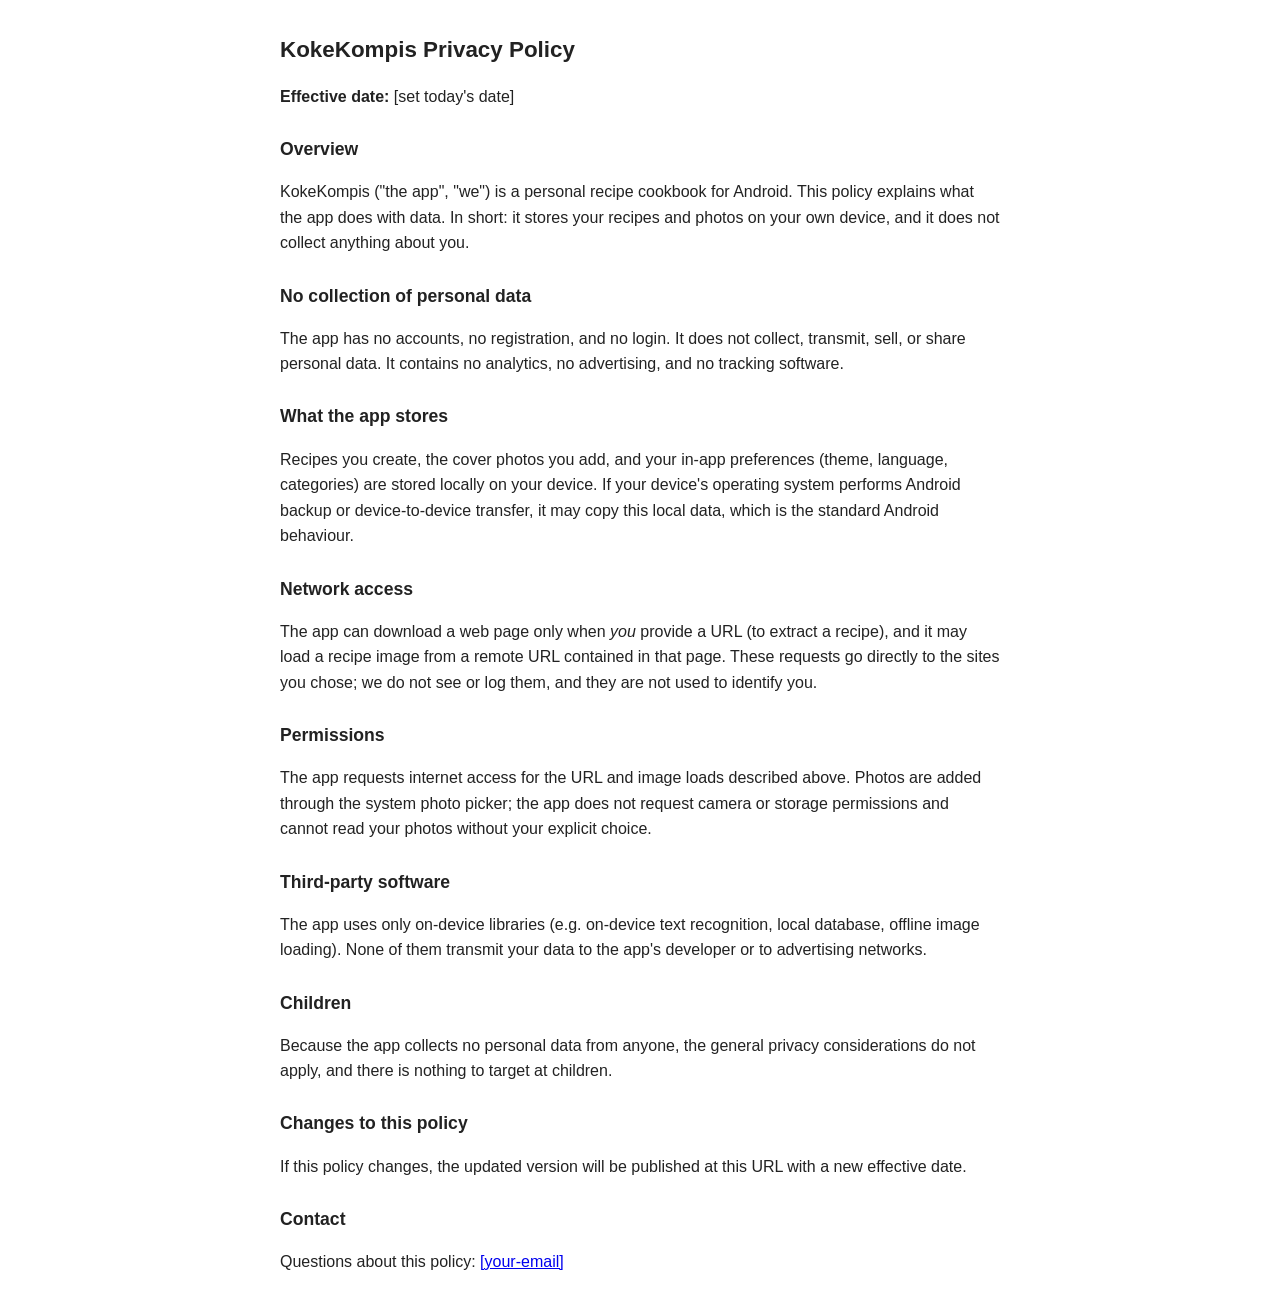
==== kokekompis-privacy-policy.html @ 1223a767 "Add KokeKompis privacy policy HTML file Initial privacy policy for the KokeKompis app, detailing dat" ====
<!DOCTYPE html>
<html lang="en">
<head>
<meta charset="utf-8">
<meta name="viewport" content="width=device-width, initial-scale=1">
<title>KokeKompis — Privacy Policy</title>
<style>
  body { font-family: -apple-system, Segoe UI, Roboto, sans-serif; line-height: 1.6;
         max-width: 720px; margin: 2rem auto; padding: 0 1rem; color: #222; }
  h1 { font-size: 1.4rem; } h2 { font-size: 1.1rem; margin-top: 1.6rem; }
</style>
</head>
<body>
  <h1>KokeKompis Privacy Policy</h1>
  <p><strong>Effective date:</strong> [set today's date]</p>

  <h2>Overview</h2>
  <p>KokeKompis (&quot;the app&quot;, &quot;we&quot;) is a personal recipe cookbook
  for Android. This policy explains what the app does with data. In short: it stores
  your recipes and photos on your own device, and it does not collect anything about you.</p>

  <h2>No collection of personal data</h2>
  <p>The app has no accounts, no registration, and no login. It does not collect,
  transmit, sell, or share personal data. It contains no analytics, no advertising,
  and no tracking software.</p>

  <h2>What the app stores</h2>
  <p>Recipes you create, the cover photos you add, and your in-app preferences
  (theme, language, categories) are stored locally on your device. If your device's
  operating system performs Android backup or device-to-device transfer, it may copy
  this local data, which is the standard Android behaviour.</p>

  <h2>Network access</h2>
  <p>The app can download a web page only when <em>you</em> provide a URL (to extract
  a recipe), and it may load a recipe image from a remote URL contained in that page.
  These requests go directly to the sites you chose; we do not see or log them, and
  they are not used to identify you.</p>

  <h2>Permissions</h2>
  <p>The app requests internet access for the URL and image loads described above.
  Photos are added through the system photo picker; the app does not request camera or
  storage permissions and cannot read your photos without your explicit choice.</p>

  <h2>Third-party software</h2>
  <p>The app uses only on-device libraries (e.g. on-device text recognition, local
  database, offline image loading). None of them transmit your data to the app's
  developer or to advertising networks.</p>

  <h2>Children</h2>
  <p>Because the app collects no personal data from anyone, the general privacy
  considerations do not apply, and there is nothing to target at children.</p>

  <h2>Changes to this policy</h2>
  <p>If this policy changes, the updated version will be published at this URL with
  a new effective date.</p>

  <h2>Contact</h2>
  <p>Questions about this policy: <a href="mailto:[your-email]">[your-email]</a></p>
</body>
</html>
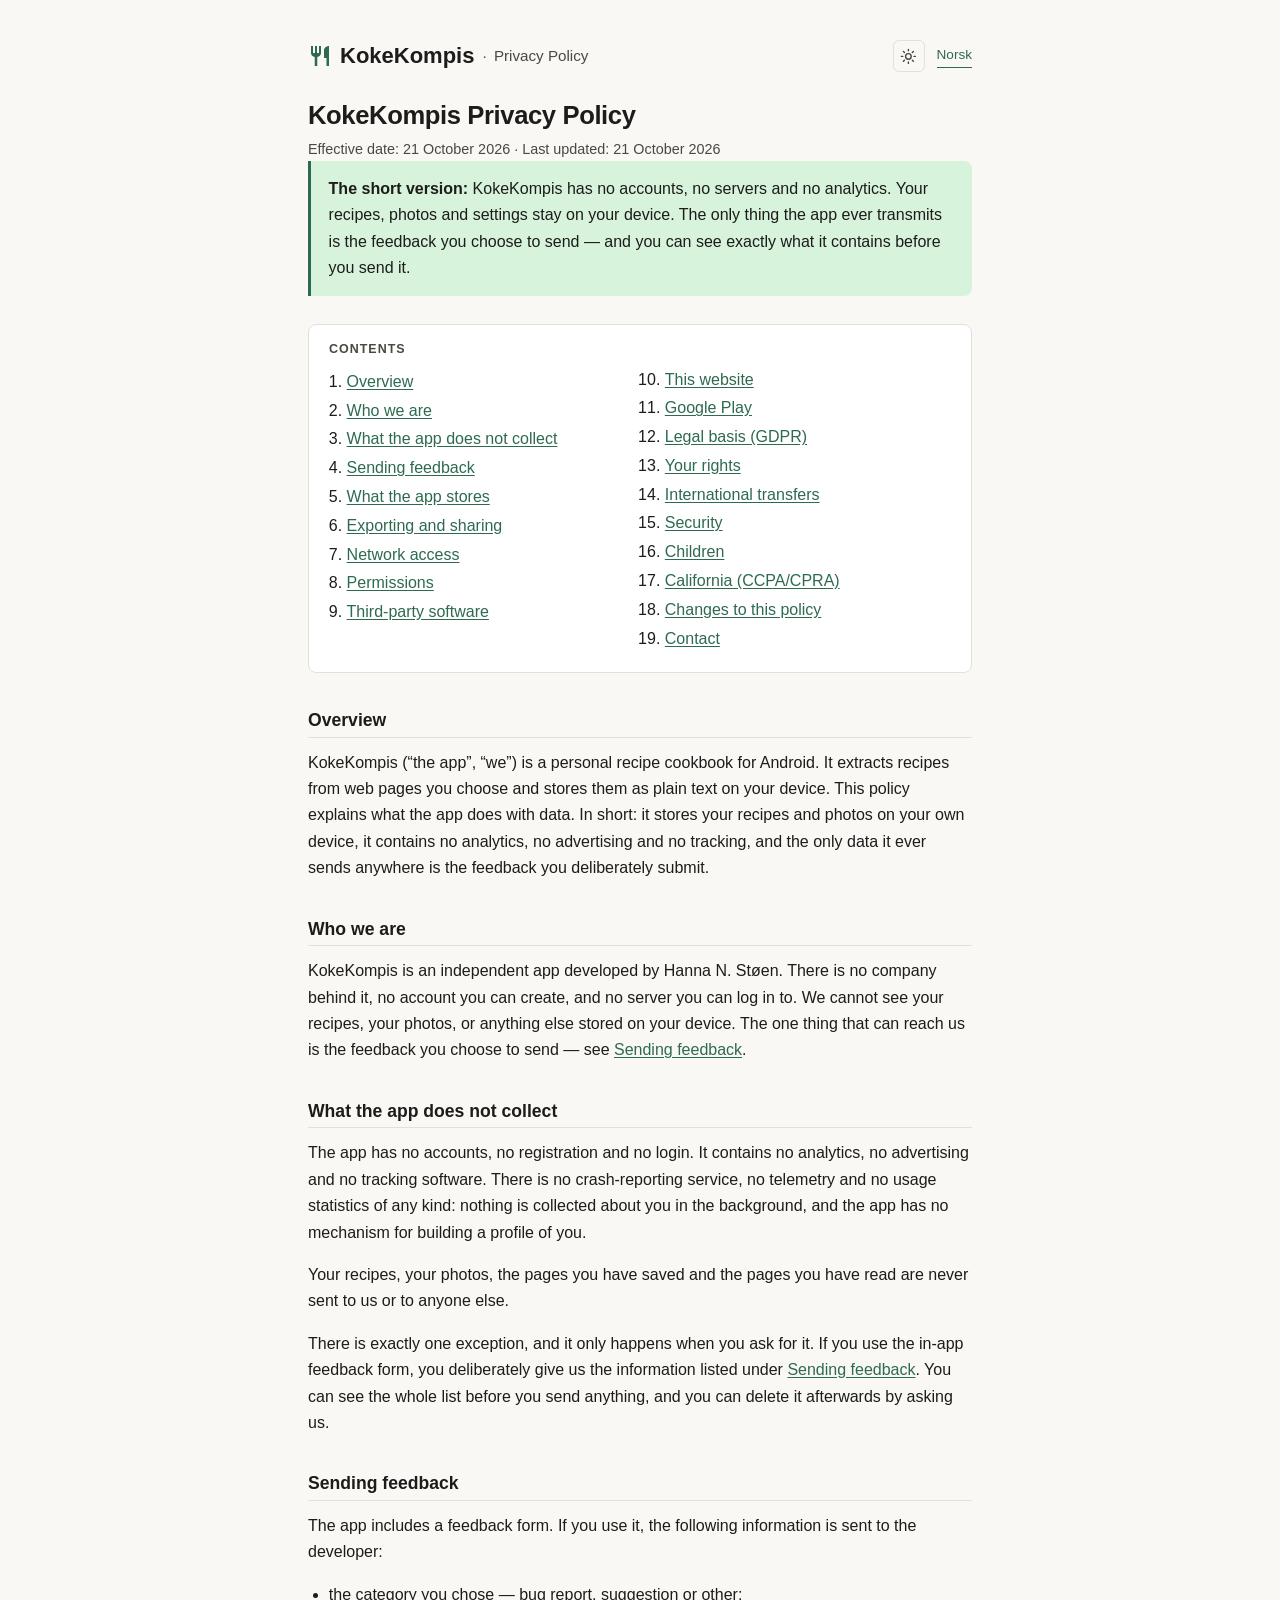
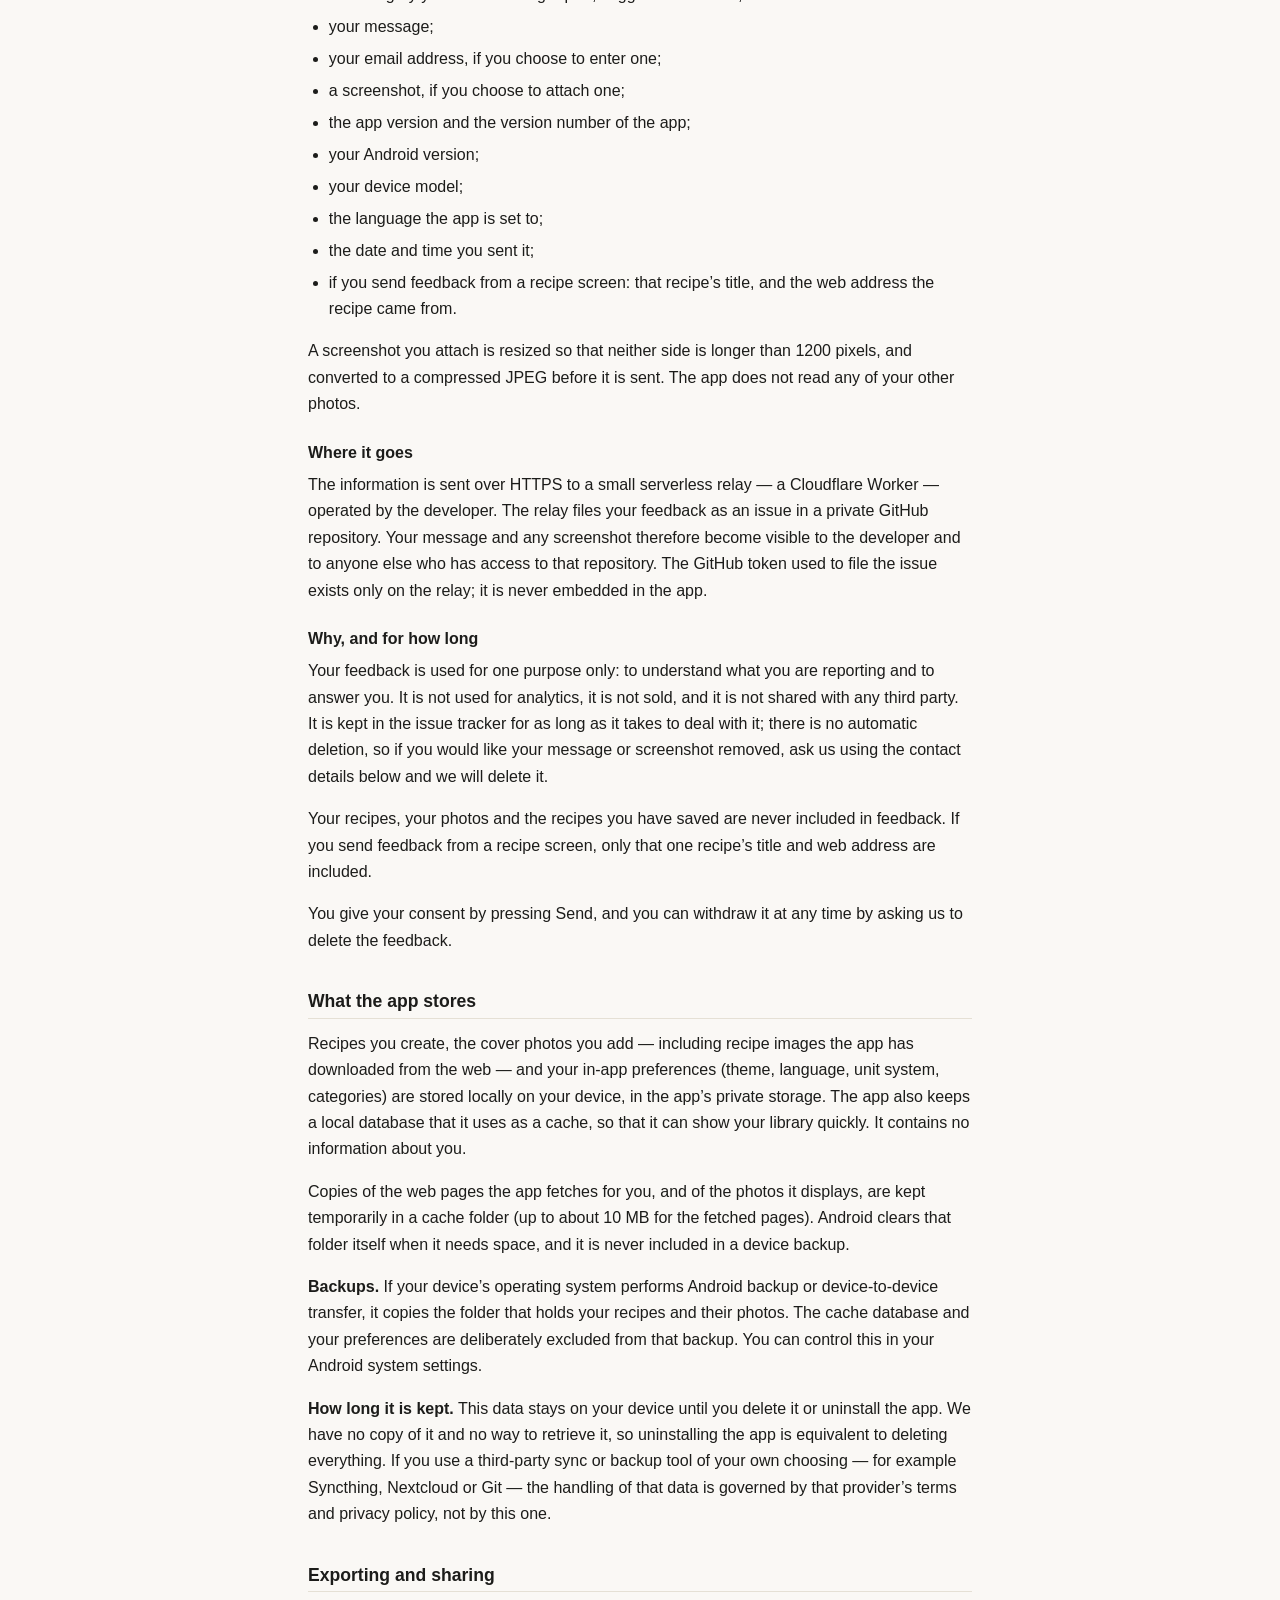
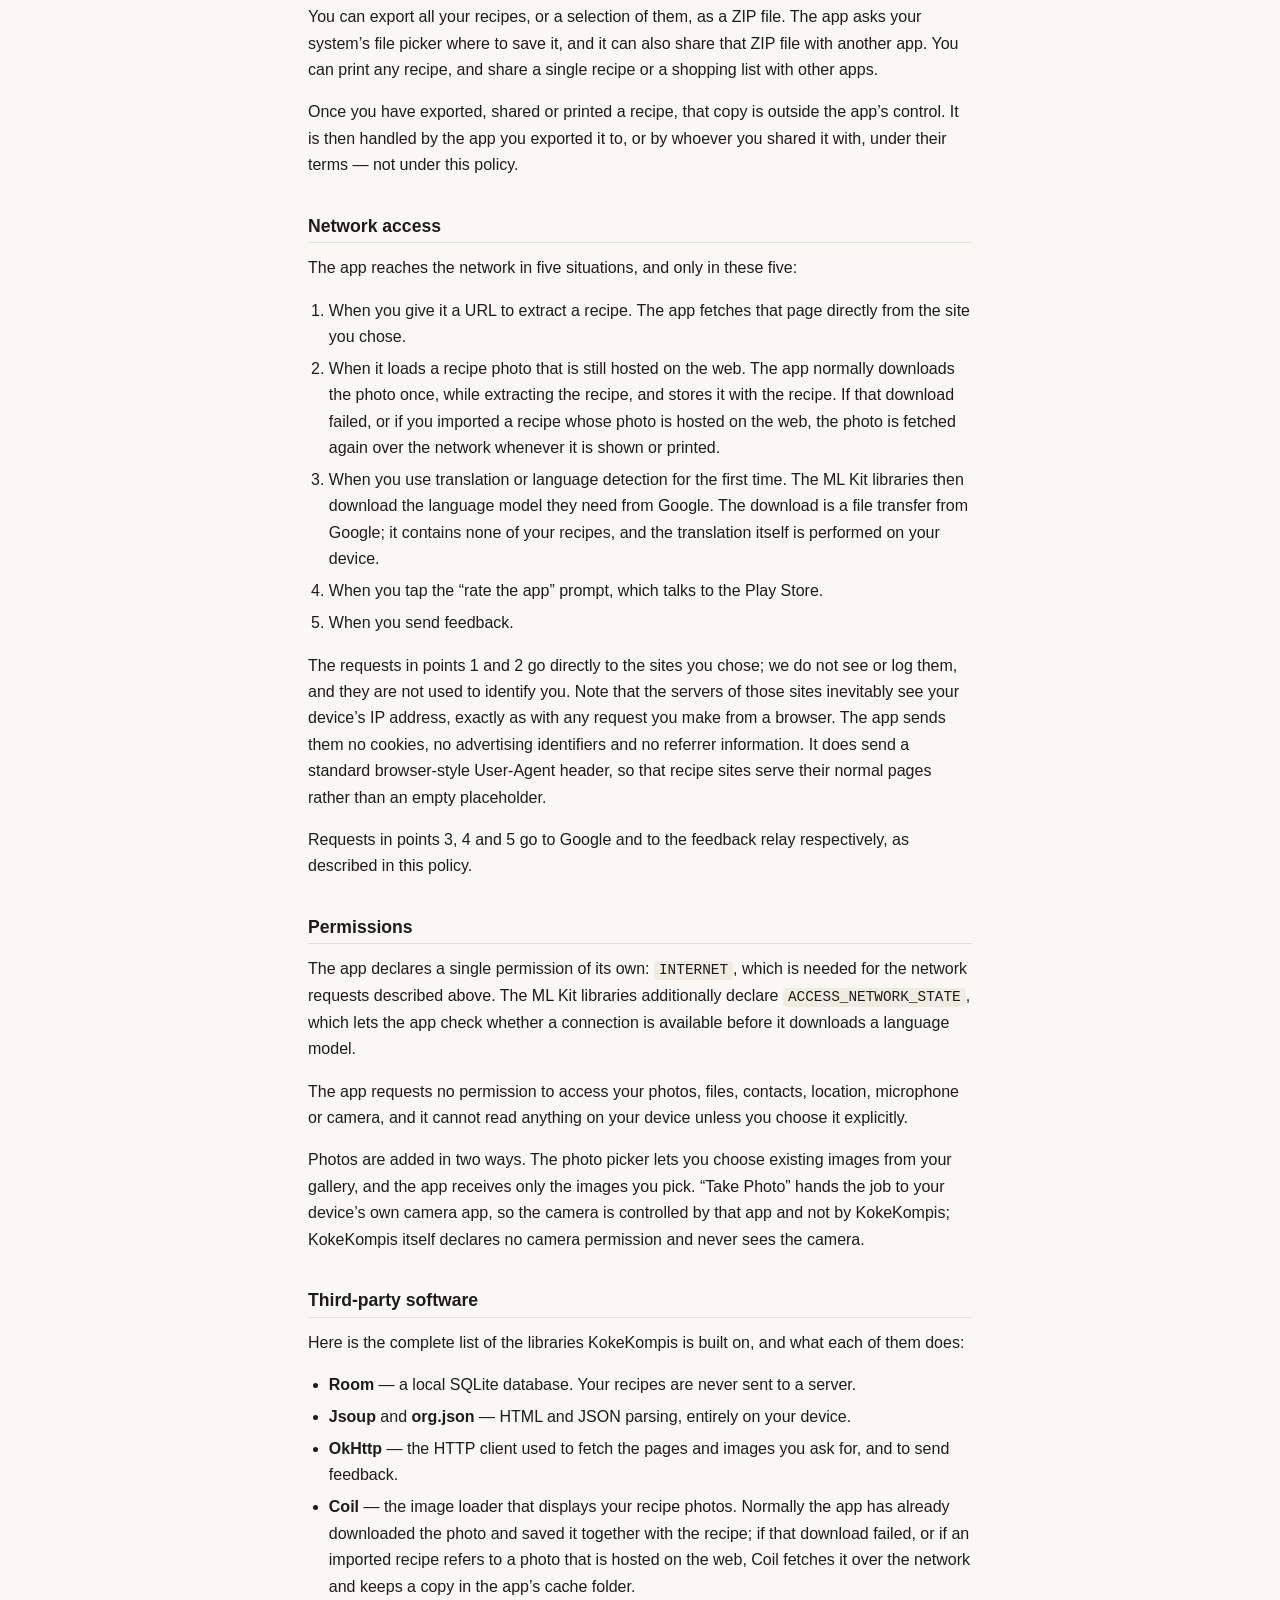
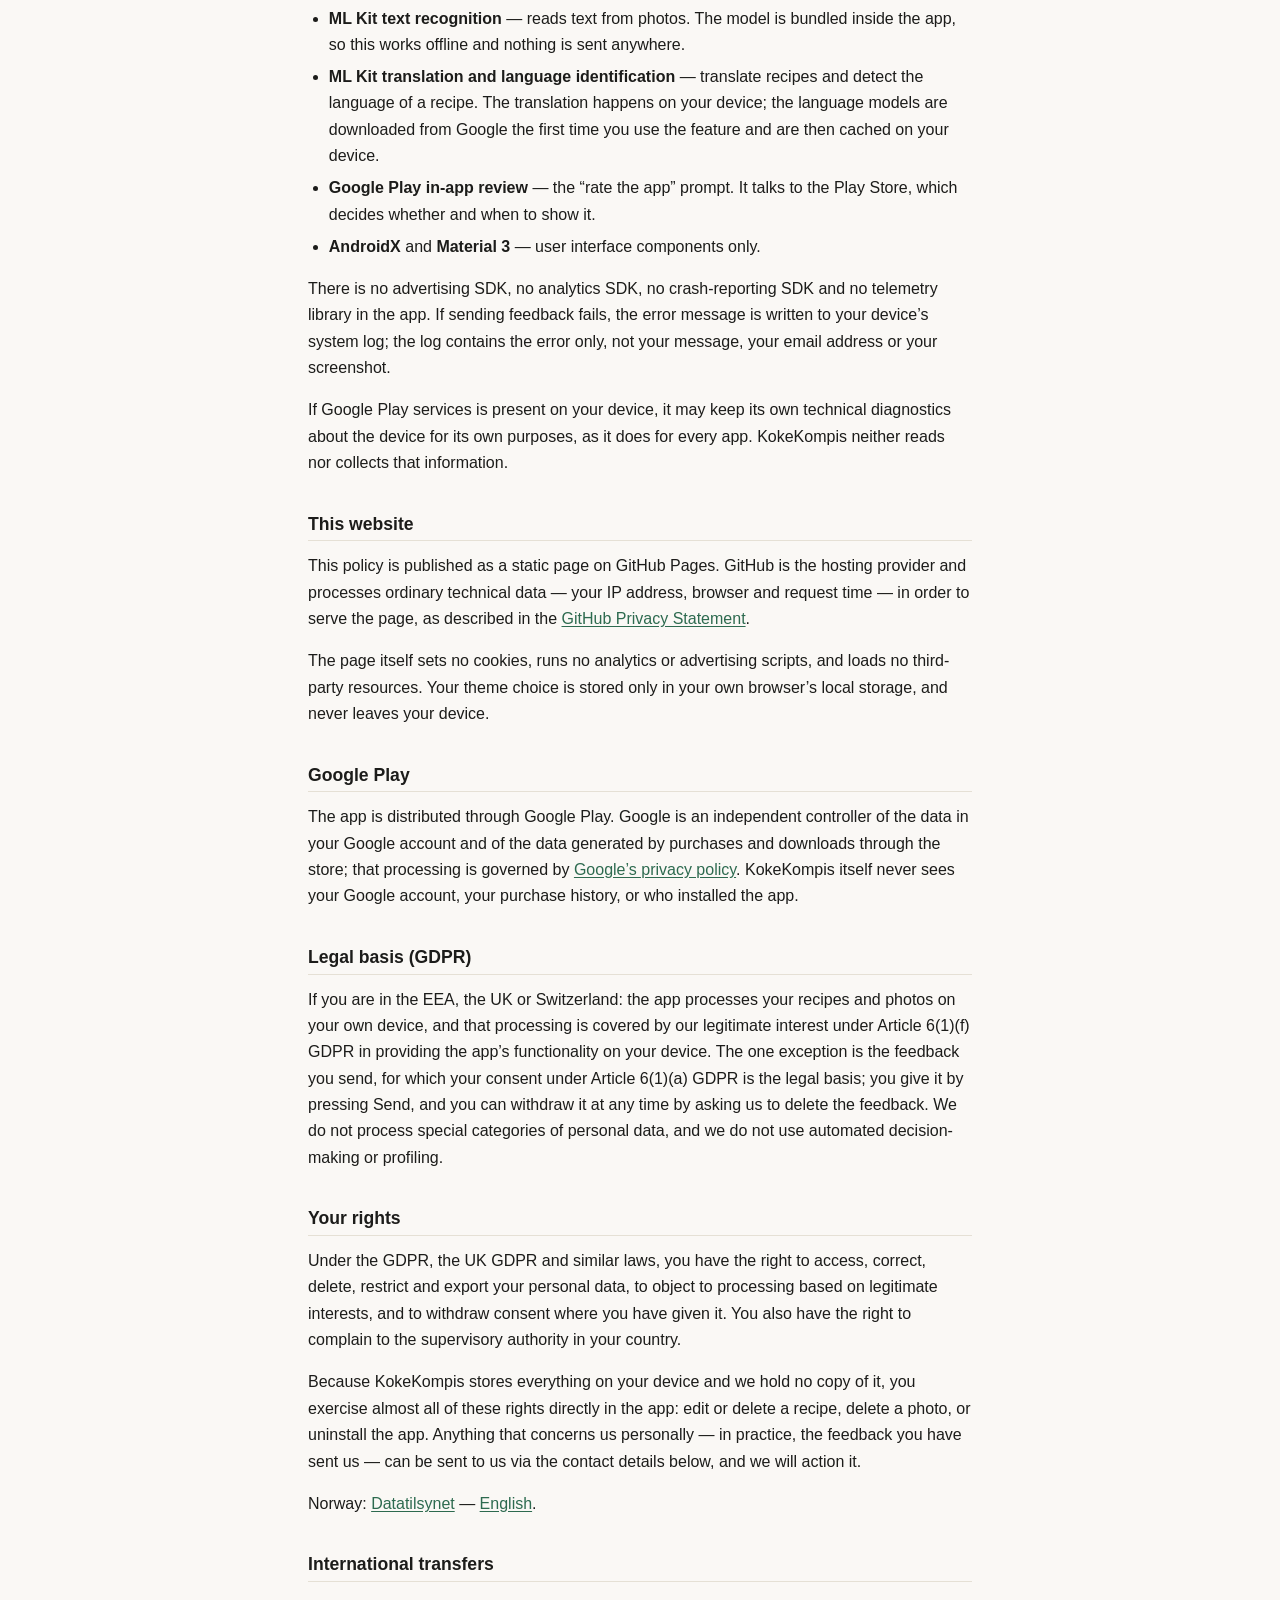
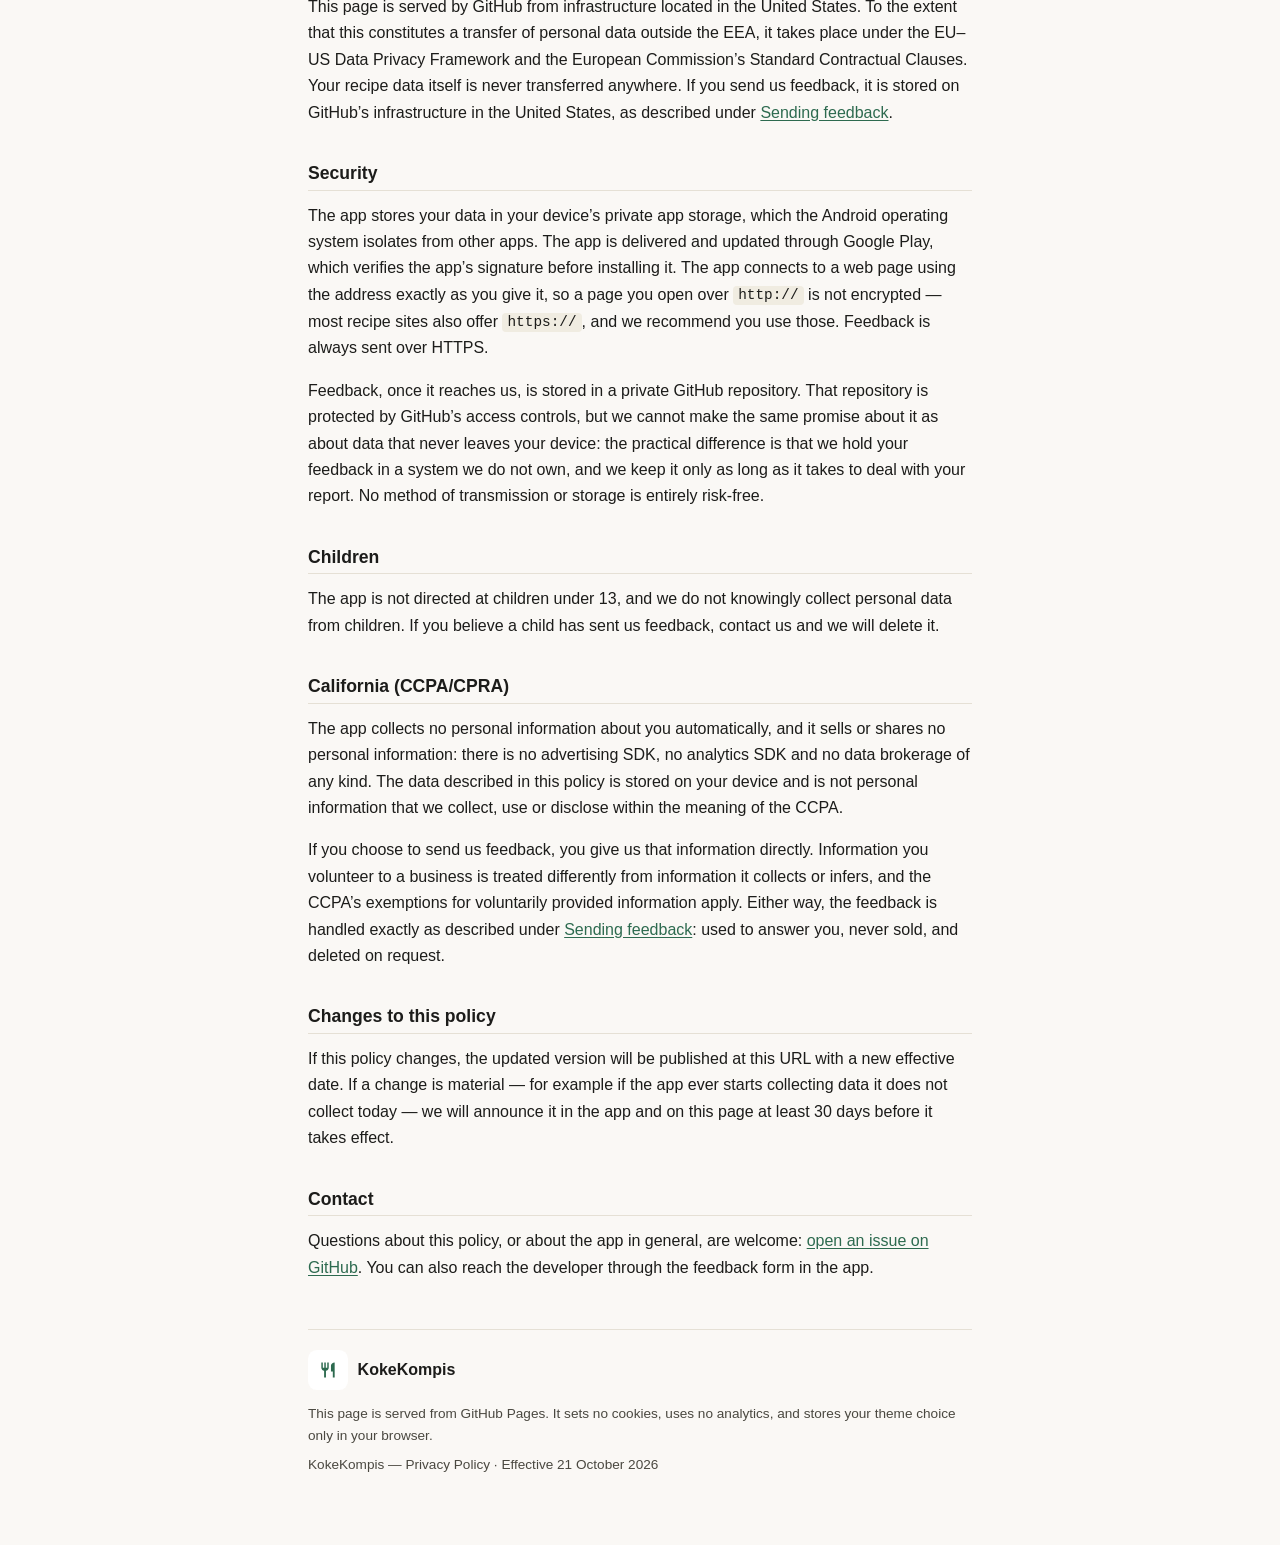
==== commit 619e4130: "added styling, all possible details and translation between  nnorwegian and english for privacy site" ====
--- a/kokekompis-privacy-policy.html
+++ b/kokekompis-privacy-policy.html
@@ -3,58 +3,11 @@
 <head>
 <meta charset="utf-8">
 <meta name="viewport" content="width=device-width, initial-scale=1">
-<title>KokeKompis — Privacy Policy</title>
-<style>
-  body { font-family: -apple-system, Segoe UI, Roboto, sans-serif; line-height: 1.6;
-         max-width: 720px; margin: 2rem auto; padding: 0 1rem; color: #222; }
-  h1 { font-size: 1.4rem; } h2 { font-size: 1.1rem; margin-top: 1.6rem; }
-</style>
+<meta http-equiv="refresh" content="0; url=./">
+<link rel="canonical" href="https://hannnst.github.io/kokekompis-privacy-policy/">
+<title>KokeKompis Privacy Policy</title>
 </head>
 <body>
-  <h1>KokeKompis Privacy Policy</h1>
-  <p><strong>Effective date:</strong> [set today's date]</p>
-
-  <h2>Overview</h2>
-  <p>KokeKompis (&quot;the app&quot;, &quot;we&quot;) is a personal recipe cookbook
-  for Android. This policy explains what the app does with data. In short: it stores
-  your recipes and photos on your own device, and it does not collect anything about you.</p>
-
-  <h2>No collection of personal data</h2>
-  <p>The app has no accounts, no registration, and no login. It does not collect,
-  transmit, sell, or share personal data. It contains no analytics, no advertising,
-  and no tracking software.</p>
-
-  <h2>What the app stores</h2>
-  <p>Recipes you create, the cover photos you add, and your in-app preferences
-  (theme, language, categories) are stored locally on your device. If your device's
-  operating system performs Android backup or device-to-device transfer, it may copy
-  this local data, which is the standard Android behaviour.</p>
-
-  <h2>Network access</h2>
-  <p>The app can download a web page only when <em>you</em> provide a URL (to extract
-  a recipe), and it may load a recipe image from a remote URL contained in that page.
-  These requests go directly to the sites you chose; we do not see or log them, and
-  they are not used to identify you.</p>
-
-  <h2>Permissions</h2>
-  <p>The app requests internet access for the URL and image loads described above.
-  Photos are added through the system photo picker; the app does not request camera or
-  storage permissions and cannot read your photos without your explicit choice.</p>
-
-  <h2>Third-party software</h2>
-  <p>The app uses only on-device libraries (e.g. on-device text recognition, local
-  database, offline image loading). None of them transmit your data to the app's
-  developer or to advertising networks.</p>
-
-  <h2>Children</h2>
-  <p>Because the app collects no personal data from anyone, the general privacy
-  considerations do not apply, and there is nothing to target at children.</p>
-
-  <h2>Changes to this policy</h2>
-  <p>If this policy changes, the updated version will be published at this URL with
-  a new effective date.</p>
-
-  <h2>Contact</h2>
-  <p>Questions about this policy: <a href="mailto:[your-email]">[your-email]</a></p>
+<p>This page has moved to the <a href="./">KokeKompis Privacy Policy</a>.</p>
 </body>
 </html>
